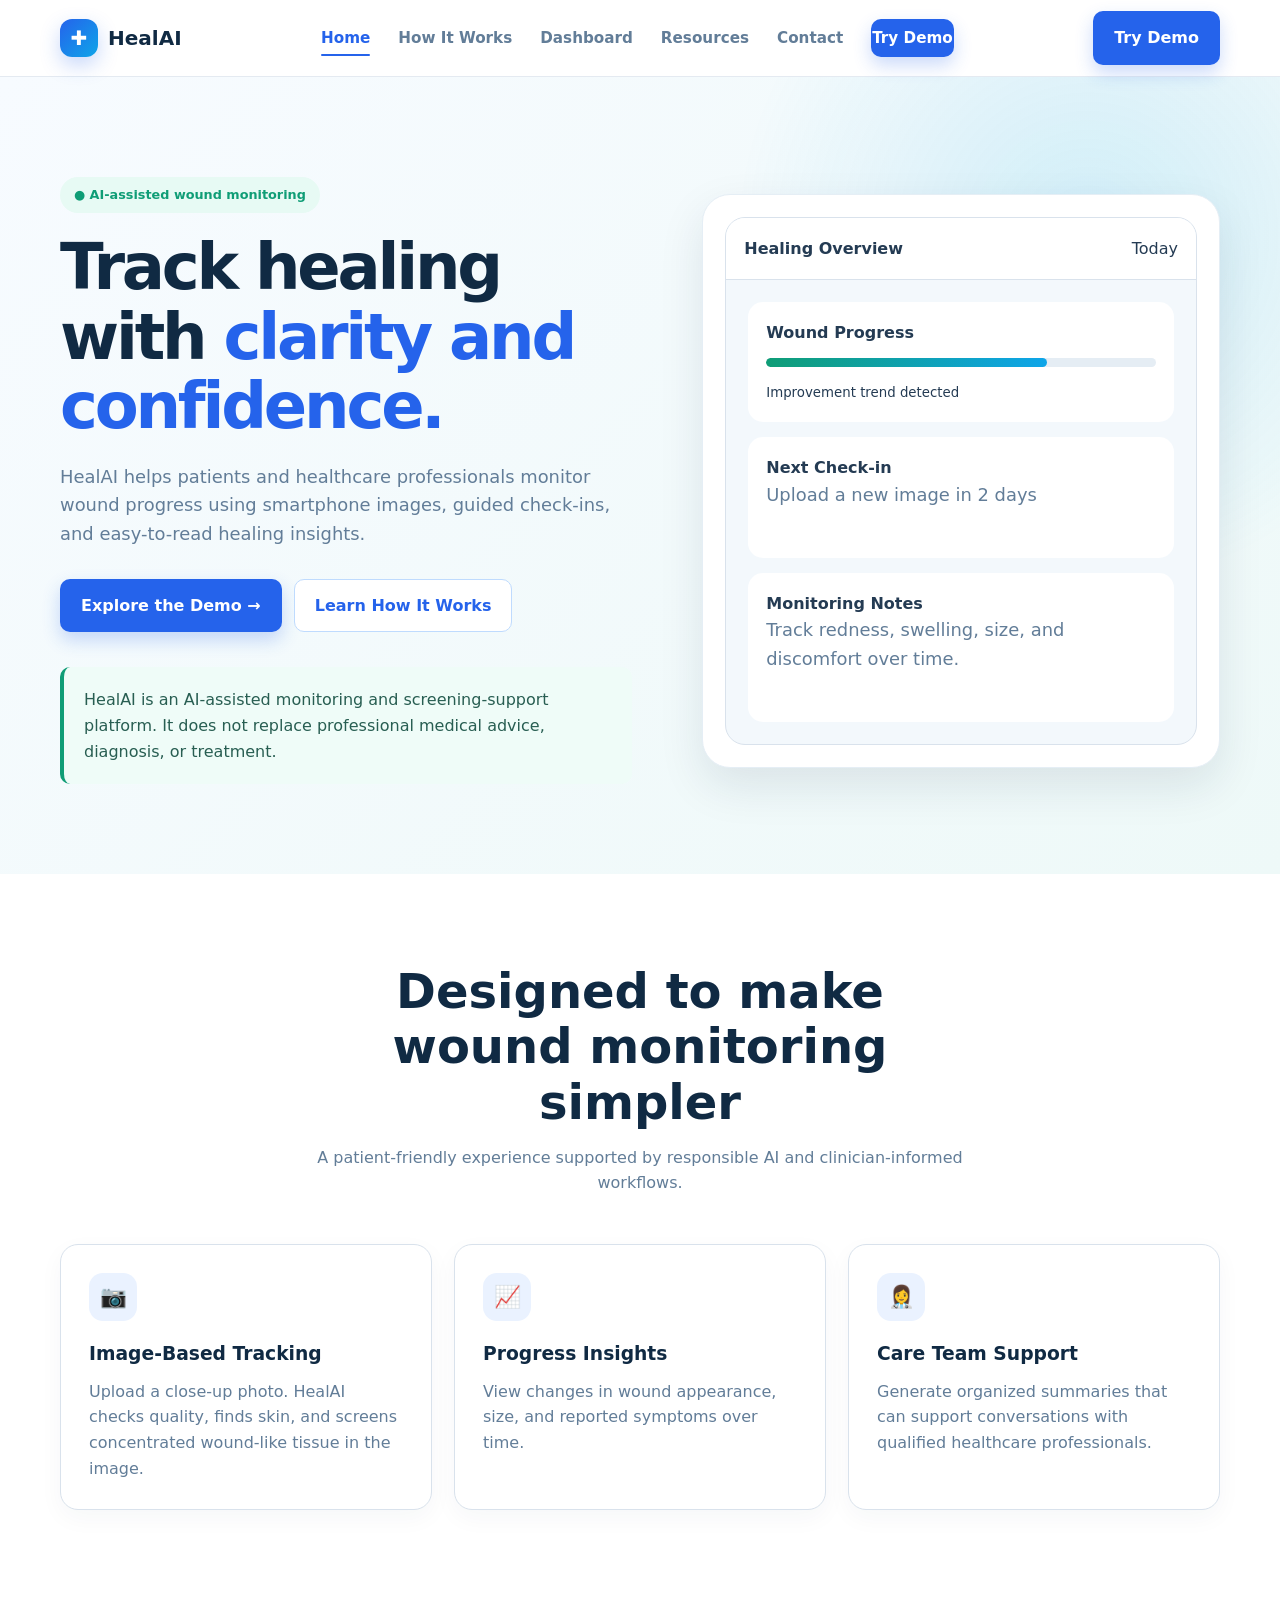
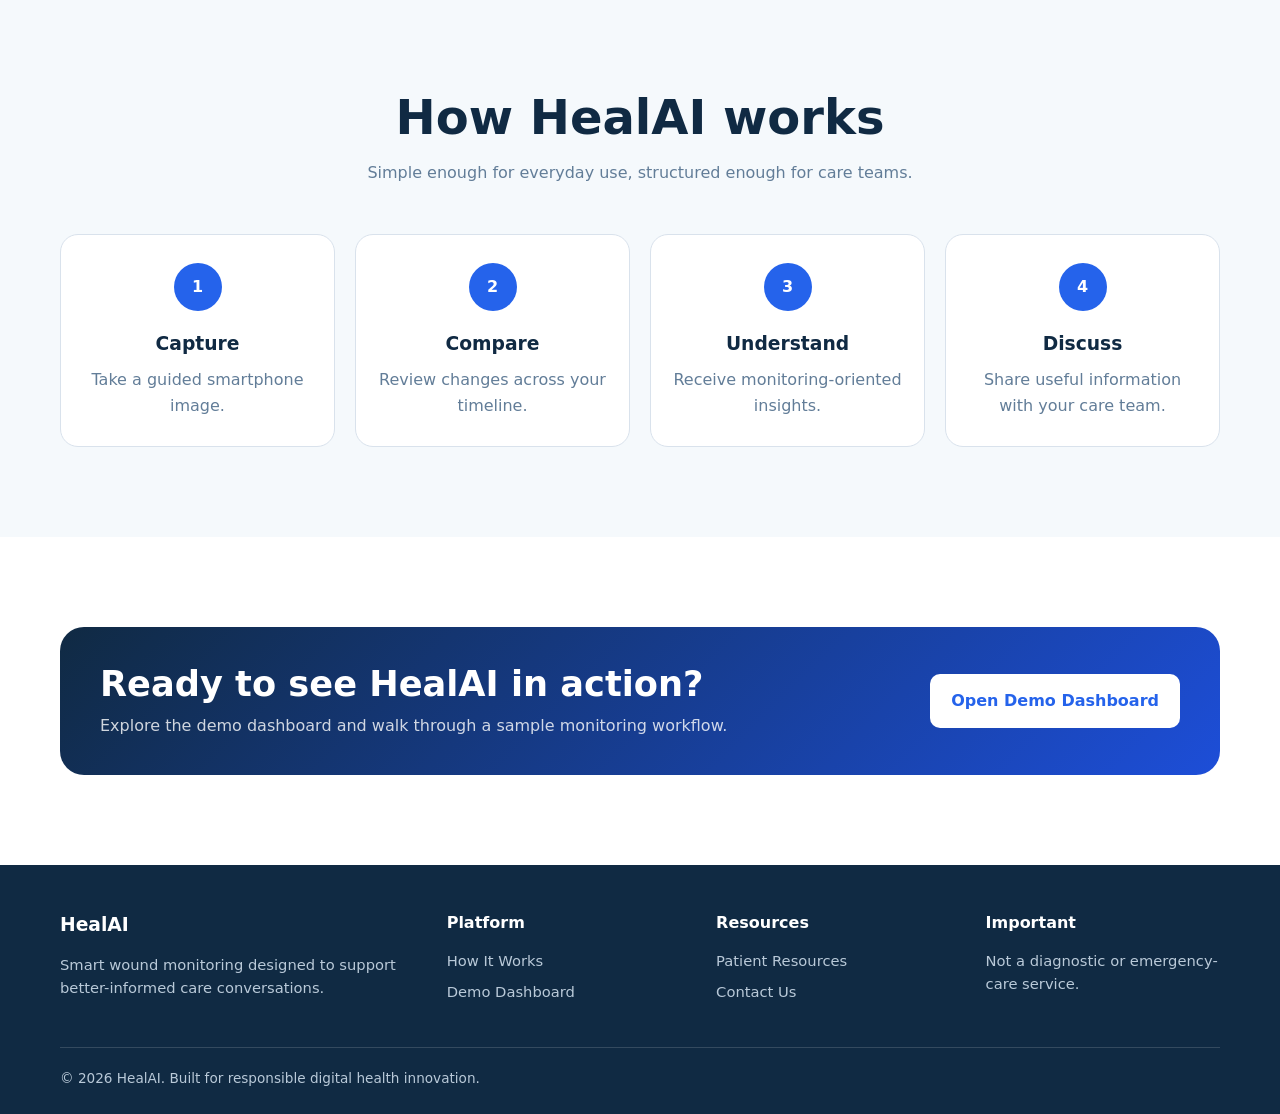
==== index.html @ 831de9ca "Add files via upload" ====
<!DOCTYPE html>
<html lang="en">
<head>
  <meta charset="UTF-8" />
  <meta name="viewport" content="width=device-width, initial-scale=1.0" />
  <title>HealAI | Smart Wound Monitoring</title>
  <link rel="stylesheet" href="styles.css" />
</head>
<body>

<a class="skip-link" href="#main">Skip to content</a>

<header class="navbar">
  <div class="container nav-content">
    <a href="index.html" class="logo">
      <span class="logo-mark">✚</span>
      HealAI
    </a>

    <nav class="nav-links">
      <a class="active" href="index.html">Home</a>
      <a href="how-it-works.html">How It Works</a>
      <a href="dashboard.html">Dashboard</a>
      <a href="resources.html">Resources</a>
      <a href="contact.html">Contact</a>
      <a class="nav-cta btn btn-primary" href="dashboard.html">Try Demo</a>
    </nav>

    <div class="nav-actions">
      <a href="dashboard.html" class="btn btn-primary">Try Demo</a>
    </div>

    <button class="menu-btn" type="button" aria-label="Open menu" aria-expanded="false">☰</button>
  </div>
</header>

<main id="main">
  <section class="hero">
    <div class="container hero-grid">
      <div>
        <div class="eyebrow">● AI-assisted wound monitoring</div>

        <h1>
          Track healing with
          <span>clarity and confidence.</span>
        </h1>

        <p>
          HealAI helps patients and healthcare professionals monitor wound
          progress using smartphone images, guided check-ins, and easy-to-read
          healing insights.
        </p>

        <div class="hero-buttons">
          <a href="dashboard.html" class="btn btn-primary">
            Explore the Demo →
          </a>
          <a href="how-it-works.html" class="btn btn-secondary">
            Learn How It Works
          </a>
        </div>

        <div class="disclaimer">
          HealAI is an AI-assisted monitoring and screening-support platform.
          It does not replace professional medical advice, diagnosis, or treatment.
        </div>
      </div>

      <div class="hero-card">
        <div class="mockup">
          <div class="mockup-header">
            <strong>Healing Overview</strong>
            <span>Today</span>
          </div>

          <div class="mockup-body">
            <div class="status-card">
              <strong>Wound Progress</strong>
              <div class="progress"><span></span></div>
              <small>Improvement trend detected</small>
            </div>

            <div class="status-card">
              <strong>Next Check-in</strong>
              <p>Upload a new image in 2 days</p>
            </div>

            <div class="status-card">
              <strong>Monitoring Notes</strong>
              <p>Track redness, swelling, size, and discomfort over time.</p>
            </div>
          </div>
        </div>
      </div>
    </div>
  </section>

  <section class="section">
    <div class="container">
      <div class="section-heading">
        <h2>Designed to make wound monitoring simpler</h2>
        <p>
          A patient-friendly experience supported by responsible AI and
          clinician-informed workflows.
        </p>
      </div>

      <div class="cards">
        <article class="card">
          <div class="card-icon">📷</div>
          <h3>Image-Based Tracking</h3>
          <p>
            Upload a close-up photo. HealAI checks quality, finds skin, and
            screens concentrated wound-like tissue in the image.
          </p>
        </article>

        <article class="card">
          <div class="card-icon">📈</div>
          <h3>Progress Insights</h3>
          <p>
            View changes in wound appearance, size, and reported symptoms over
            time.
          </p>
        </article>

        <article class="card">
          <div class="card-icon">👩‍⚕️</div>
          <h3>Care Team Support</h3>
          <p>
            Generate organized summaries that can support conversations with
            qualified healthcare professionals.
          </p>
        </article>
      </div>
    </div>
  </section>

  <section class="section section-soft">
    <div class="container">
      <div class="section-heading">
        <h2>How HealAI works</h2>
        <p>Simple enough for everyday use, structured enough for care teams.</p>
      </div>

      <div class="steps">
        <div class="step">
          <div class="step-number">1</div>
          <h3>Capture</h3>
          <p>Take a guided smartphone image.</p>
        </div>

        <div class="step">
          <div class="step-number">2</div>
          <h3>Compare</h3>
          <p>Review changes across your timeline.</p>
        </div>

        <div class="step">
          <div class="step-number">3</div>
          <h3>Understand</h3>
          <p>Receive monitoring-oriented insights.</p>
        </div>

        <div class="step">
          <div class="step-number">4</div>
          <h3>Discuss</h3>
          <p>Share useful information with your care team.</p>
        </div>
      </div>
    </div>
  </section>

  <section class="section">
    <div class="container">
      <div class="cta-banner">
        <div>
          <h2>Ready to see HealAI in action?</h2>
          <p>Explore the demo dashboard and walk through a sample monitoring workflow.</p>
        </div>
        <a href="dashboard.html" class="btn btn-primary">Open Demo Dashboard</a>
      </div>
    </div>
  </section>
</main>

<footer class="footer">
  <div class="container">
    <div class="footer-grid">
      <div>
        <h3>HealAI</h3>
        <p>
          Smart wound monitoring designed to support better-informed care
          conversations.
        </p>
      </div>

      <div>
        <h4>Platform</h4>
        <a href="how-it-works.html">How It Works</a>
        <a href="dashboard.html">Demo Dashboard</a>
      </div>

      <div>
        <h4>Resources</h4>
        <a href="resources.html">Patient Resources</a>
        <a href="contact.html">Contact Us</a>
      </div>

      <div>
        <h4>Important</h4>
        <p>Not a diagnostic or emergency-care service.</p>
      </div>
    </div>

    <div class="footer-bottom">
      © 2026 HealAI. Built for responsible digital health innovation.
    </div>
  </div>
</footer>

<script src="script.js"></script>
</body>
</html>
---- styles.css ----
:root {
  --navy: #102a43;
  --blue: #2563eb;
  --cyan: #0ea5e9;
  --mint: #dff8f1;
  --green: #0f9d76;
  --text: #243b53;
  --muted: #627d98;
  --light: #f5f9fc;
  --border: #d9e2ec;
  --white: #ffffff;
  --shadow: 0 18px 45px rgba(16, 42, 67, 0.1);
  --radius: 18px;
}

* {
  box-sizing: border-box;
  margin: 0;
  padding: 0;
}

html {
  scroll-behavior: smooth;
}

body {
  font-family: Inter, ui-sans-serif, system-ui, -apple-system, BlinkMacSystemFont,
    "Segoe UI", sans-serif;
  color: var(--text);
  background: var(--white);
  line-height: 1.6;
}

a {
  color: inherit;
  text-decoration: none;
}

img {
  max-width: 100%;
  display: block;
}

.container {
  width: min(1160px, 92%);
  margin: auto;
}

.navbar {
  position: sticky;
  top: 0;
  z-index: 100;
  background: rgba(255, 255, 255, 0.94);
  backdrop-filter: blur(16px);
  border-bottom: 1px solid rgba(217, 226, 236, 0.7);
}

.nav-content {
  position: relative;
  height: 76px;
  display: flex;
  align-items: center;
  justify-content: space-between;
  gap: 16px;
}

.logo {
  display: flex;
  align-items: center;
  gap: 10px;
  font-weight: 800;
  font-size: 1.25rem;
  color: var(--navy);
}

.logo-mark {
  width: 38px;
  height: 38px;
  display: grid;
  place-items: center;
  border-radius: 12px;
  color: white;
  background: linear-gradient(135deg, var(--blue), var(--cyan));
  box-shadow: 0 8px 20px rgba(37, 99, 235, 0.25);
}

.nav-links {
  display: flex;
  align-items: center;
  gap: 28px;
  font-size: 0.95rem;
  font-weight: 600;
  color: var(--muted);
}

.nav-links a {
  position: relative;
  padding: 6px 0;
}

.nav-links a:hover,
.nav-links a.active {
  color: var(--blue);
}

.nav-links a.active::after {
  content: "";
  position: absolute;
  left: 0;
  right: 0;
  bottom: 0;
  height: 2px;
  border-radius: 99px;
  background: var(--blue);
}

.nav-actions {
  display: flex;
  align-items: center;
  gap: 12px;
}

.menu-btn {
  display: none;
  border: none;
  background: transparent;
  font-size: 1.5rem;
  cursor: pointer;
  color: var(--navy);
}

.nav-cta {
  display: none;
}

body.nav-open {
  overflow: hidden;
}

.skip-link {
  position: absolute;
  left: 12px;
  top: -48px;
  z-index: 200;
  padding: 8px 14px;
  border-radius: 8px;
  background: var(--navy);
  color: white;
  font-weight: 700;
}

.skip-link:focus {
  top: 12px;
}

.sr-only {
  position: absolute;
  width: 1px;
  height: 1px;
  padding: 0;
  margin: -1px;
  overflow: hidden;
  clip: rect(0, 0, 0, 0);
  white-space: nowrap;
  border: 0;
}

.btn {
  display: inline-flex;
  align-items: center;
  justify-content: center;
  gap: 8px;
  padding: 13px 20px;
  border-radius: 10px;
  border: 1px solid transparent;
  font-weight: 700;
  cursor: pointer;
  transition: 0.25s ease;
}

.btn-primary {
  color: white;
  background: var(--blue);
  box-shadow: 0 8px 18px rgba(37, 99, 235, 0.24);
}

.btn-primary:hover {
  transform: translateY(-2px);
  background: #1d4ed8;
}

.btn-secondary {
  color: var(--blue);
  background: white;
  border-color: #bfdbfe;
}

.btn-secondary:hover {
  background: #eff6ff;
}

.btn-light {
  color: var(--navy);
  background: var(--white);
}

.btn:disabled {
  opacity: 0.75;
  cursor: default;
  transform: none;
  box-shadow: none;
}

.hero {
  padding: 100px 0 90px;
  background:
    radial-gradient(circle at 85% 20%, rgba(14, 165, 233, 0.15), transparent 28%),
    linear-gradient(135deg, #f7fbff 0%, #eef9f8 100%);
}

.hero-grid {
  display: grid;
  grid-template-columns: 1.05fr 0.95fr;
  align-items: center;
  gap: 70px;
}

.eyebrow {
  display: inline-flex;
  align-items: center;
  gap: 8px;
  color: var(--green);
  background: #e7faf4;
  border-radius: 999px;
  padding: 8px 14px;
  font-weight: 700;
  font-size: 0.8rem;
  margin-bottom: 20px;
}

.hero h1 {
  max-width: 680px;
  color: var(--navy);
  font-size: clamp(2.5rem, 5vw, 4.6rem);
  line-height: 1.08;
  letter-spacing: -0.05em;
  margin-bottom: 22px;
}

.hero h1 span {
  color: var(--blue);
}

.hero p {
  max-width: 610px;
  color: var(--muted);
  font-size: 1.12rem;
  margin-bottom: 30px;
}

.hero-buttons {
  display: flex;
  flex-wrap: wrap;
  gap: 12px;
}

.hero-card {
  position: relative;
  padding: 22px;
  border-radius: 28px;
  background: white;
  box-shadow: var(--shadow);
  border: 1px solid #e5eef5;
}

.mockup {
  border-radius: 20px;
  overflow: hidden;
  background: #f3f8fc;
  border: 1px solid var(--border);
}

.mockup-header {
  display: flex;
  justify-content: space-between;
  padding: 18px;
  background: white;
  border-bottom: 1px solid var(--border);
}

.mockup-body {
  padding: 22px;
}

.status-card {
  padding: 18px;
  margin-bottom: 15px;
  border-radius: 15px;
  background: white;
}

.status-card:last-child {
  margin-bottom: 0;
}

.progress {
  height: 9px;
  background: #e5edf4;
  border-radius: 99px;
  overflow: hidden;
  margin: 12px 0;
}

.progress span {
  display: block;
  width: 72%;
  height: 100%;
  background: linear-gradient(90deg, var(--green), var(--cyan));
  border-radius: inherit;
}

.section {
  padding: 90px 0;
}

.section-soft {
  background: var(--light);
}

.section-heading {
  max-width: 680px;
  margin: 0 auto 48px;
  text-align: center;
}

.section-heading h2 {
  color: var(--navy);
  font-size: clamp(2rem, 4vw, 3rem);
  line-height: 1.15;
  margin-bottom: 15px;
}

.section-heading p {
  color: var(--muted);
}

.stack-heading {
  margin-top: 56px;
}

.cards {
  display: grid;
  grid-template-columns: repeat(3, 1fr);
  gap: 22px;
}

.card {
  padding: 28px;
  background: white;
  border: 1px solid var(--border);
  border-radius: var(--radius);
  box-shadow: 0 8px 24px rgba(16, 42, 67, 0.04);
  transition: transform 0.25s ease, box-shadow 0.25s ease;
}

.card:hover {
  transform: translateY(-4px);
  box-shadow: 0 16px 36px rgba(16, 42, 67, 0.08);
}

.card-icon {
  width: 48px;
  height: 48px;
  display: grid;
  place-items: center;
  border-radius: 14px;
  color: var(--blue);
  background: #eaf2ff;
  font-size: 1.35rem;
  margin-bottom: 18px;
}

.card h3 {
  color: var(--navy);
  margin-bottom: 10px;
}

.card p {
  color: var(--muted);
}

.steps {
  display: grid;
  grid-template-columns: repeat(4, 1fr);
  gap: 20px;
}

.step {
  position: relative;
  padding: 28px 20px;
  text-align: center;
  background: white;
  border: 1px solid var(--border);
  border-radius: var(--radius);
}

.step-number {
  width: 48px;
  height: 48px;
  display: grid;
  place-items: center;
  margin: 0 auto 18px;
  border-radius: 50%;
  color: white;
  background: var(--blue);
  font-weight: 800;
}

.step h3 {
  color: var(--navy);
  margin-bottom: 8px;
}

.step p {
  color: var(--muted);
}

.disclaimer {
  padding: 20px;
  border-left: 4px solid var(--green);
  background: #effcf8;
  color: #285e52;
  border-radius: 10px;
  margin-top: 35px;
}

.page-hero {
  padding: 75px 0;
  background:
    radial-gradient(circle at 90% 10%, rgba(14, 165, 233, 0.12), transparent 30%),
    linear-gradient(135deg, #eff7ff, #effcf8);
}

.page-hero h1 {
  color: var(--navy);
  font-size: clamp(2.3rem, 5vw, 4rem);
  margin-bottom: 15px;
}

.page-hero p {
  max-width: 680px;
  color: var(--muted);
  font-size: 1.1rem;
}

.dashboard {
  padding: 55px 0 80px;
  background: #f7fafc;
}

.dashboard-header {
  display: flex;
  justify-content: space-between;
  align-items: center;
  gap: 20px;
  margin-bottom: 28px;
}

.dashboard-header h2 {
  color: var(--navy);
}

.dashboard-header p {
  color: var(--muted);
}

.stats {
  display: grid;
  grid-template-columns: repeat(4, 1fr);
  gap: 18px;
  margin-bottom: 25px;
}

.stat {
  padding: 22px;
  background: white;
  border-radius: 15px;
  border: 1px solid var(--border);
  border-top: 3px solid var(--cyan);
}

.stat strong {
  display: block;
  color: var(--navy);
  font-size: 1.8rem;
}

.stat span {
  color: var(--muted);
  font-size: 0.9rem;
}

.dashboard-grid {
  display: grid;
  grid-template-columns: 1fr 1fr;
  gap: 22px;
}

.chart-card,
.upload-card {
  padding: 25px;
  background: white;
  border: 1px solid var(--border);
  border-radius: var(--radius);
}

.chart-card h3,
.upload-card h3 {
  color: var(--navy);
  margin-bottom: 6px;
}

.chart-card p,
.upload-card p {
  color: var(--muted);
}

.chart {
  display: flex;
  align-items: end;
  gap: 14px;
  height: 210px;
  margin-top: 30px;
  padding: 20px 10px 0;
  border-bottom: 1px solid var(--border);
}

.bar {
  flex: 1;
  min-height: 25px;
  border-radius: 8px 8px 0 0;
  background: linear-gradient(to top, var(--blue), var(--cyan));
}

.chart-labels {
  display: flex;
  gap: 14px;
  margin-top: 10px;
  padding: 0 10px;
  color: var(--muted);
  font-size: 0.8rem;
  text-align: center;
}

.chart-labels span {
  flex: 1;
}

.upload-box {
  display: grid;
  place-items: center;
  min-height: 190px;
  margin-top: 20px;
  padding: 20px;
  text-align: center;
  border: 2px dashed #b8cce0;
  border-radius: 15px;
  color: var(--muted);
  cursor: pointer;
  transition: border-color 0.2s ease, background 0.2s ease;
}

.upload-box:hover {
  border-color: var(--blue);
  background: #f8fbff;
}

.upload-preview {
  display: none;
  width: 100%;
  max-height: 180px;
  object-fit: cover;
  border-radius: 12px;
  margin-top: 14px;
}

.upload-icon {
  font-size: 2rem;
  margin-bottom: 6px;
}

.upload-box.is-dragover {
  border-color: var(--blue);
  background: #eef5ff;
}

.upload-box.is-busy {
  pointer-events: none;
  opacity: 0.72;
}

.preview-stage {
  margin-top: 16px;
}

.preview-stage canvas {
  width: 100%;
  height: auto;
  display: block;
  border-radius: 14px;
  border: 1px solid var(--border);
  background: #0b1c2c;
}

.overlay-legend {
  display: flex;
  flex-wrap: wrap;
  gap: 12px 16px;
  margin-top: 10px;
  color: var(--muted);
  font-size: 0.8rem;
  font-weight: 600;
}

.overlay-legend span {
  display: inline-flex;
  align-items: center;
  gap: 6px;
}

.swatch {
  width: 10px;
  height: 10px;
  border-radius: 99px;
  display: inline-block;
}

.swatch-red {
  background: #e11d48;
}

.swatch-yellow {
  background: #eab308;
}

.swatch-dark {
  background: #334155;
}

.chart-card-wide {
  margin-top: 22px;
}

.chart-card .form-group {
  margin-bottom: 16px;
}

.chart-card .form-group label,
.chart-card > form > label {
  display: block;
  color: var(--navy);
  font-weight: 700;
  margin-bottom: 6px;
}

.chart-card textarea {
  width: 100%;
  min-height: 110px;
  padding: 13px 15px;
  border: 1px solid var(--border);
  border-radius: 9px;
  font: inherit;
  resize: vertical;
  background: white;
  color: var(--text);
}

.chart-card textarea:focus {
  outline: none;
  border-color: var(--blue);
  box-shadow: 0 0 0 4px rgba(37, 99, 235, 0.12);
}

.chart-card form .btn {
  margin-top: 4px;
}

.checkin-status {
  margin-top: 16px;
  padding: 14px 16px;
  background: #effcf8;
  color: #285e52;
  border-radius: 10px;
  border-left: 4px solid var(--green);
}

.analysis-card {
  padding: 25px;
  background: white;
  border: 1px solid var(--border);
  border-radius: var(--radius);
  min-height: 100%;
}

.analysis-card h3 {
  color: var(--navy);
  margin-bottom: 6px;
}

.analysis-empty {
  height: 100%;
  min-height: 280px;
  display: flex;
  flex-direction: column;
  align-items: center;
  justify-content: center;
  text-align: center;
  color: var(--muted);
  padding: 12px;
}

.analysis-empty .card-icon {
  margin-bottom: 12px;
}

.analysis-empty h3 {
  margin-bottom: 8px;
}

.analysis-empty p {
  max-width: 360px;
}

.analysis-header {
  display: flex;
  align-items: flex-start;
  gap: 14px;
  margin-bottom: 22px;
}

.analysis-header p {
  color: var(--muted);
  font-size: 0.95rem;
}

.analysis-badge {
  flex-shrink: 0;
  display: inline-flex;
  align-items: center;
  padding: 6px 11px;
  border-radius: 999px;
  font-size: 0.75rem;
  font-weight: 800;
  letter-spacing: 0.02em;
  text-transform: uppercase;
}

.badge-ok {
  color: #0f766e;
  background: #ccfbf1;
}

.badge-warn {
  color: #b45309;
  background: #fef3c7;
}

.badge-bad {
  color: #be123c;
  background: #ffe4e6;
}

.meters {
  display: grid;
  grid-template-columns: 1fr 1fr;
  gap: 14px 18px;
  margin-bottom: 20px;
}

.meter-label {
  display: flex;
  justify-content: space-between;
  gap: 10px;
  margin-bottom: 6px;
  font-size: 0.82rem;
  font-weight: 700;
  color: var(--navy);
}

.meter-label strong {
  color: var(--muted);
  font-weight: 700;
}

.meter-track {
  height: 8px;
  background: #e8eef5;
  border-radius: 99px;
  overflow: hidden;
}

.meter-fill {
  display: block;
  height: 100%;
  border-radius: inherit;
  background: linear-gradient(90deg, var(--blue), var(--cyan));
}

.meter-red {
  background: linear-gradient(90deg, #fb7185, #e11d48);
}

.meter-yellow {
  background: linear-gradient(90deg, #fde68a, #ca8a04);
}

.meter-dark {
  background: linear-gradient(90deg, #64748b, #0f172a);
}

.meter-green {
  background: linear-gradient(90deg, var(--green), var(--cyan));
}

.findings {
  list-style: none;
  display: grid;
  gap: 10px;
}

.findings li {
  padding: 12px 14px;
  border-radius: 12px;
  background: var(--light);
  border: 1px solid var(--border);
  color: var(--text);
  font-size: 0.92rem;
}

.findings li.warn {
  background: #fffbeb;
  border-color: #fde68a;
}

.findings li.alert {
  background: #fff1f2;
  border-color: #fecdd3;
}

.analysis-card .disclaimer {
  margin-top: 18px;
  padding: 14px 16px;
  font-size: 0.86rem;
}

.checklist {
  list-style: none;
  display: grid;
  gap: 10px;
  margin-top: 16px;
}

.checklist li {
  display: flex;
  gap: 10px;
  align-items: flex-start;
  color: var(--muted);
  font-size: 0.95rem;
}

.checklist li::before {
  content: "✓";
  color: var(--green);
  font-weight: 800;
  line-height: 1.4;
}

.checkin-grid {
  display: grid;
  grid-template-columns: 1fr 1fr;
  gap: 10px 16px;
  margin: 16px 0 18px;
}

.checkin-option {
  display: flex;
  align-items: center;
  gap: 8px;
  color: var(--text);
  font-weight: 600;
  font-size: 0.92rem;
}

.pain-row {
  display: flex;
  align-items: center;
  justify-content: space-between;
  gap: 12px;
  margin-top: 8px;
}

.pain-row output {
  min-width: 1.6rem;
  color: var(--navy);
  font-weight: 800;
}

input[type="range"] {
  width: 100%;
  accent-color: var(--blue);
}

.warning-list {
  display: grid;
  gap: 12px;
  margin-top: 8px;
}

.warning-list p {
  padding: 14px 16px;
  border-radius: 12px;
  background: #fff1f2;
  border: 1px solid #fecdd3;
  color: #9f1239;
}

.verify-grid {
  display: grid;
  grid-template-columns: repeat(4, 1fr);
  gap: 20px;
}

.cta-banner {
  display: flex;
  justify-content: space-between;
  align-items: center;
  gap: 24px;
  padding: 36px 40px;
  border-radius: 24px;
  background: linear-gradient(135deg, #102a43, #1d4ed8);
  color: white;
}

.cta-banner h2 {
  color: white;
  font-size: clamp(1.6rem, 3vw, 2.2rem);
  line-height: 1.2;
  margin-bottom: 8px;
}

.cta-banner p {
  color: rgba(255, 255, 255, 0.8);
}

.cta-banner .btn-primary {
  background: white;
  color: var(--blue);
  box-shadow: none;
  white-space: nowrap;
}

.cta-banner .btn-primary:hover {
  background: #eff6ff;
}

.contact-layout {
  display: grid;
  grid-template-columns: 0.85fr 1.15fr;
  gap: 32px;
  align-items: start;
}

.contact-panel {
  padding: 28px;
  background: var(--light);
  border: 1px solid var(--border);
  border-radius: var(--radius);
}

.contact-panel h2 {
  color: var(--navy);
  margin-bottom: 10px;
}

.contact-panel > p {
  color: var(--muted);
  margin-bottom: 24px;
}

.contact-item {
  padding: 16px 0;
  border-top: 1px solid var(--border);
}

.contact-item:first-of-type {
  border-top: 0;
  padding-top: 0;
}

.contact-item h3 {
  color: var(--navy);
  font-size: 1rem;
  margin-bottom: 6px;
}

.contact-item p {
  color: var(--muted);
  font-size: 0.95rem;
}

.footer {
  padding: 45px 0 25px;
  color: #b9c9d8;
  background: #102a43;
}

.footer-grid {
  display: grid;
  grid-template-columns: 1.5fr 1fr 1fr 1fr;
  gap: 35px;
  margin-bottom: 35px;
}

.footer h3,
.footer h4 {
  color: white;
  margin-bottom: 13px;
}

.footer p,
.footer a {
  color: #b9c9d8;
  font-size: 0.92rem;
}

.footer a {
  display: block;
  margin-bottom: 8px;
}

.footer a:hover {
  color: white;
}

.footer-bottom {
  padding-top: 20px;
  border-top: 1px solid rgba(255, 255, 255, 0.15);
  font-size: 0.85rem;
}

.form {
  max-width: 700px;
  margin: auto;
  padding: 30px;
  background: white;
  border: 1px solid var(--border);
  border-radius: var(--radius);
  box-shadow: var(--shadow);
}

.contact-layout .form {
  max-width: none;
  margin: 0;
}

.form-group {
  margin-bottom: 18px;
}

.form label {
  display: block;
  font-weight: 700;
  margin-bottom: 7px;
}

.form input,
.form textarea,
.form select {
  width: 100%;
  padding: 13px 15px;
  border: 1px solid var(--border);
  border-radius: 9px;
  font: inherit;
  background: white;
  color: var(--text);
}

.form input:focus,
.form textarea:focus,
.form select:focus {
  outline: none;
  border-color: var(--blue);
  box-shadow: 0 0 0 4px rgba(37, 99, 235, 0.12);
}

.form textarea {
  min-height: 130px;
  resize: vertical;
}

.form-success {
  display: none;
  margin-top: 16px;
  padding: 14px 16px;
  background: #effcf8;
  color: #285e52;
  border-radius: 10px;
  border-left: 4px solid var(--green);
}

.form-success.visible {
  display: block;
}

@media (max-width: 850px) {
  .nav-links,
  .nav-actions {
    display: none;
  }

  .menu-btn {
    display: block;
  }

  .nav-links.mobile-open {
    position: absolute;
    top: 76px;
    left: 0;
    right: 0;
    display: flex;
    flex-direction: column;
    align-items: flex-start;
    gap: 8px;
    padding: 18px 25px 25px;
    background: white;
    border-bottom: 1px solid var(--border);
    box-shadow: 0 16px 30px rgba(16, 42, 67, 0.08);
    z-index: 20;
  }

  .nav-links.mobile-open .nav-cta {
    display: inline-flex;
    margin-top: 10px;
  }

  .hero-grid,
  .dashboard-grid,
  .contact-layout,
  .cta-banner {
    grid-template-columns: 1fr;
  }

  .cta-banner {
    flex-direction: column;
    align-items: flex-start;
  }

  .cards,
  .steps,
  .stats,
  .meters,
  .verify-grid,
  .checkin-grid {
    grid-template-columns: repeat(2, 1fr);
  }

  .footer-grid {
    grid-template-columns: repeat(2, 1fr);
  }
}

@media (max-width: 560px) {
  .hero {
    padding: 65px 0;
  }

  .section {
    padding: 65px 0;
  }

  .page-hero {
    padding: 50px 0;
  }

  .cards,
  .steps,
  .stats,
  .meters,
  .footer-grid,
  .verify-grid,
  .checkin-grid {
    grid-template-columns: 1fr;
  }

  .dashboard-header {
    align-items: flex-start;
    flex-direction: column;
  }

  .cta-banner {
    padding: 28px 22px;
  }
}
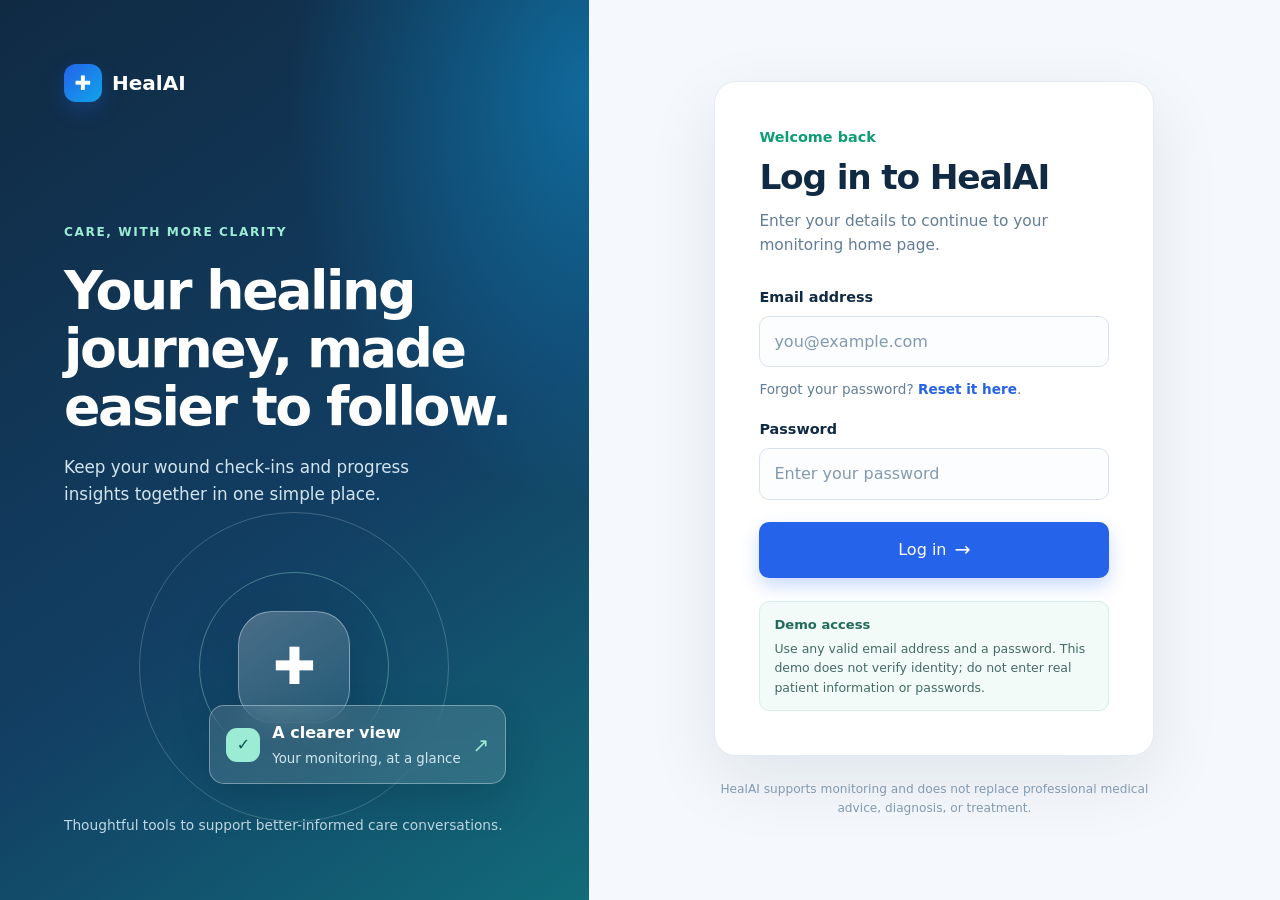
==== commit 76ffc4e4: "Polish HealAI login and connect authentication Co-authored-by: Copilot <223556219+Copilot@users.nore" ====
--- a/index.html
+++ b/index.html
@@ -5,6 +5,7 @@
   <meta name="viewport" content="width=device-width, initial-scale=1.0" />
   <title>HealAI | Smart Wound Monitoring</title>
   <link rel="stylesheet" href="styles.css" />
+  <script src="auth.js"></script>
 </head>
 <body>
 
--- a/styles.css
+++ b/styles.css
@@ -1201,3 +1201,336 @@
     padding: 28px 22px;
   }
 }
+
+.login-page {
+  min-height: 100vh;
+  background: #f5f8fc;
+}
+
+.login-layout {
+  min-height: 100vh;
+  display: grid;
+  grid-template-columns: minmax(360px, 0.92fr) minmax(440px, 1.08fr);
+}
+
+.login-showcase {
+  position: relative;
+  display: flex;
+  flex-direction: column;
+  min-height: 100vh;
+  overflow: hidden;
+  padding: clamp(32px, 5vw, 68px);
+  color: white;
+  background:
+    radial-gradient(ellipse at 100% 10%, rgba(14, 165, 233, 0.46), transparent 36%),
+    linear-gradient(145deg, #102a43 0%, #123f64 58%, #126b79 100%);
+}
+
+.login-logo {
+  align-self: flex-start;
+  color: white;
+}
+
+.login-showcase-copy {
+  position: relative;
+  z-index: 1;
+  max-width: 480px;
+  margin: auto 0 0;
+  padding: 75px 0 0;
+}
+
+.login-kicker {
+  display: inline-block;
+  margin-bottom: 20px;
+  color: #9cebd5;
+  font-size: 0.76rem;
+  font-weight: 800;
+  letter-spacing: 0.13em;
+}
+
+.login-showcase-copy h1 {
+  max-width: 460px;
+  margin-bottom: 18px;
+  font-size: clamp(2.5rem, 4.2vw, 4rem);
+  line-height: 1.08;
+  letter-spacing: -0.045em;
+}
+
+.login-showcase-copy p {
+  max-width: 410px;
+  color: #d2e5ef;
+  font-size: 1.05rem;
+}
+
+.login-visual {
+  position: relative;
+  display: grid;
+  min-height: 270px;
+  place-items: center;
+  margin: 24px 0 12px;
+}
+
+.login-orbit {
+  position: absolute;
+  width: 240px;
+  height: 240px;
+  border: 1px solid rgba(255, 255, 255, 0.2);
+  border-radius: 50%;
+}
+
+.login-orbit-one {
+  width: 310px;
+  height: 310px;
+}
+
+.login-orbit-two {
+  width: 190px;
+  height: 190px;
+  border-color: rgba(156, 235, 213, 0.38);
+}
+
+.login-visual-cross {
+  display: grid;
+  width: 112px;
+  height: 112px;
+  place-items: center;
+  border: 1px solid rgba(255, 255, 255, 0.38);
+  border-radius: 34px;
+  background: linear-gradient(145deg, rgba(255, 255, 255, 0.24), rgba(255, 255, 255, 0.08));
+  box-shadow: 0 20px 60px rgba(4, 22, 40, 0.22);
+  font-size: 3.2rem;
+}
+
+.login-insight-card {
+  position: absolute;
+  right: 4%;
+  bottom: 18px;
+  display: flex;
+  align-items: center;
+  gap: 12px;
+  min-width: 255px;
+  padding: 14px 16px;
+  border: 1px solid rgba(255, 255, 255, 0.35);
+  border-radius: 15px;
+  background: rgba(255, 255, 255, 0.13);
+  box-shadow: 0 18px 40px rgba(4, 22, 40, 0.16);
+  backdrop-filter: blur(14px);
+}
+
+.login-insight-icon {
+  display: grid;
+  width: 34px;
+  height: 34px;
+  flex: 0 0 auto;
+  place-items: center;
+  border-radius: 11px;
+  color: #0b514d;
+  background: #9cebd5;
+  font-weight: 900;
+}
+
+.login-insight-card strong,
+.login-insight-card small {
+  display: block;
+}
+
+.login-insight-card small {
+  margin-top: 2px;
+  color: #d2e5ef;
+}
+
+.login-insight-arrow {
+  margin-left: auto;
+  color: #9cebd5;
+  font-size: 1.25rem;
+}
+
+.login-panel-note {
+  color: #c0d8e4;
+  font-size: 0.86rem;
+}
+
+.login-content {
+  display: flex;
+  flex-direction: column;
+  justify-content: center;
+  align-items: center;
+  padding: clamp(28px, 6vw, 88px);
+}
+
+.login-card {
+  width: min(100%, 440px);
+  padding: clamp(28px, 4vw, 44px);
+  border: 1px solid #e4ebf2;
+  border-radius: 22px;
+  background: white;
+  box-shadow: 0 24px 70px rgba(16, 42, 67, 0.09);
+}
+
+.login-welcome {
+  margin-bottom: 8px;
+  color: var(--green);
+  font-size: 0.9rem;
+  font-weight: 750;
+}
+
+.login-card h2 {
+  color: var(--navy);
+  font-size: clamp(1.8rem, 3vw, 2.15rem);
+  line-height: 1.2;
+  letter-spacing: -0.035em;
+}
+
+.login-intro {
+  margin: 10px 0 28px;
+  color: var(--muted);
+  font-size: 0.96rem;
+}
+
+.login-form .form-group {
+  margin-bottom: 14px;
+}
+
+.login-form label {
+  display: block;
+  margin-bottom: 7px;
+  color: var(--navy);
+  font-size: 0.9rem;
+  font-weight: 700;
+}
+
+.login-form input {
+  width: 100%;
+  min-height: 50px;
+  padding: 12px 14px;
+  border: 1px solid var(--border);
+  border-radius: 10px;
+  background: #fbfdff;
+  color: var(--text);
+  font: inherit;
+  transition: border-color 0.2s ease, box-shadow 0.2s ease, background 0.2s ease;
+}
+
+.login-form input::placeholder {
+  color: #829ab1;
+}
+
+.login-form input:focus {
+  outline: none;
+  border-color: var(--blue);
+  background: white;
+  box-shadow: 0 0 0 4px rgba(37, 99, 235, 0.12);
+}
+
+.login-hint {
+  margin: -2px 0 17px;
+  color: var(--muted);
+  font-size: 0.85rem;
+}
+
+.login-hint a {
+  color: var(--blue);
+  font-weight: 700;
+}
+
+.login-hint a:hover {
+  text-decoration: underline;
+}
+
+.login-submit {
+  width: 100%;
+  min-height: 52px;
+  margin-top: 8px;
+  border: 0;
+  border-radius: 10px;
+  font: inherit;
+}
+
+.login-submit span {
+  font-size: 1.2rem;
+  transition: transform 0.2s ease;
+}
+
+.login-submit:hover span {
+  transform: translateX(3px);
+}
+
+.login-demo-note {
+  margin-top: 23px;
+  padding: 13px 14px;
+  border: 1px solid #d8eee8;
+  border-radius: 10px;
+  background: #f2fbf8;
+  color: #456b64;
+  font-size: 0.78rem;
+  line-height: 1.55;
+}
+
+.login-demo-note strong {
+  display: block;
+  margin-bottom: 3px;
+  color: #226b59;
+  font-size: 0.82rem;
+}
+
+.login-disclaimer {
+  width: min(100%, 440px);
+  margin-top: 24px;
+  color: #829ab1;
+  font-size: 0.76rem;
+  text-align: center;
+}
+
+@media (max-width: 900px) {
+  .login-layout {
+    grid-template-columns: minmax(300px, 0.8fr) minmax(400px, 1.2fr);
+  }
+
+  .login-showcase {
+    padding: 36px;
+  }
+
+  .login-content {
+    padding: 36px;
+  }
+}
+
+@media (max-width: 700px) {
+  .login-layout {
+    grid-template-columns: 1fr;
+  }
+
+  .login-showcase {
+    min-height: auto;
+    padding: 25px 24px 30px;
+  }
+
+  .login-showcase-copy {
+    margin-top: 42px;
+    padding: 0;
+  }
+
+  .login-showcase-copy h1 {
+    max-width: 540px;
+    font-size: clamp(2.15rem, 8vw, 3rem);
+  }
+
+  .login-visual {
+    display: none;
+  }
+
+  .login-panel-note {
+    margin-top: 24px;
+  }
+
+  .login-content {
+    padding: 32px 20px;
+  }
+}
+
+@media (max-width: 420px) {
+  .login-card {
+    padding: 25px 21px;
+    border-radius: 17px;
+  }
+}
